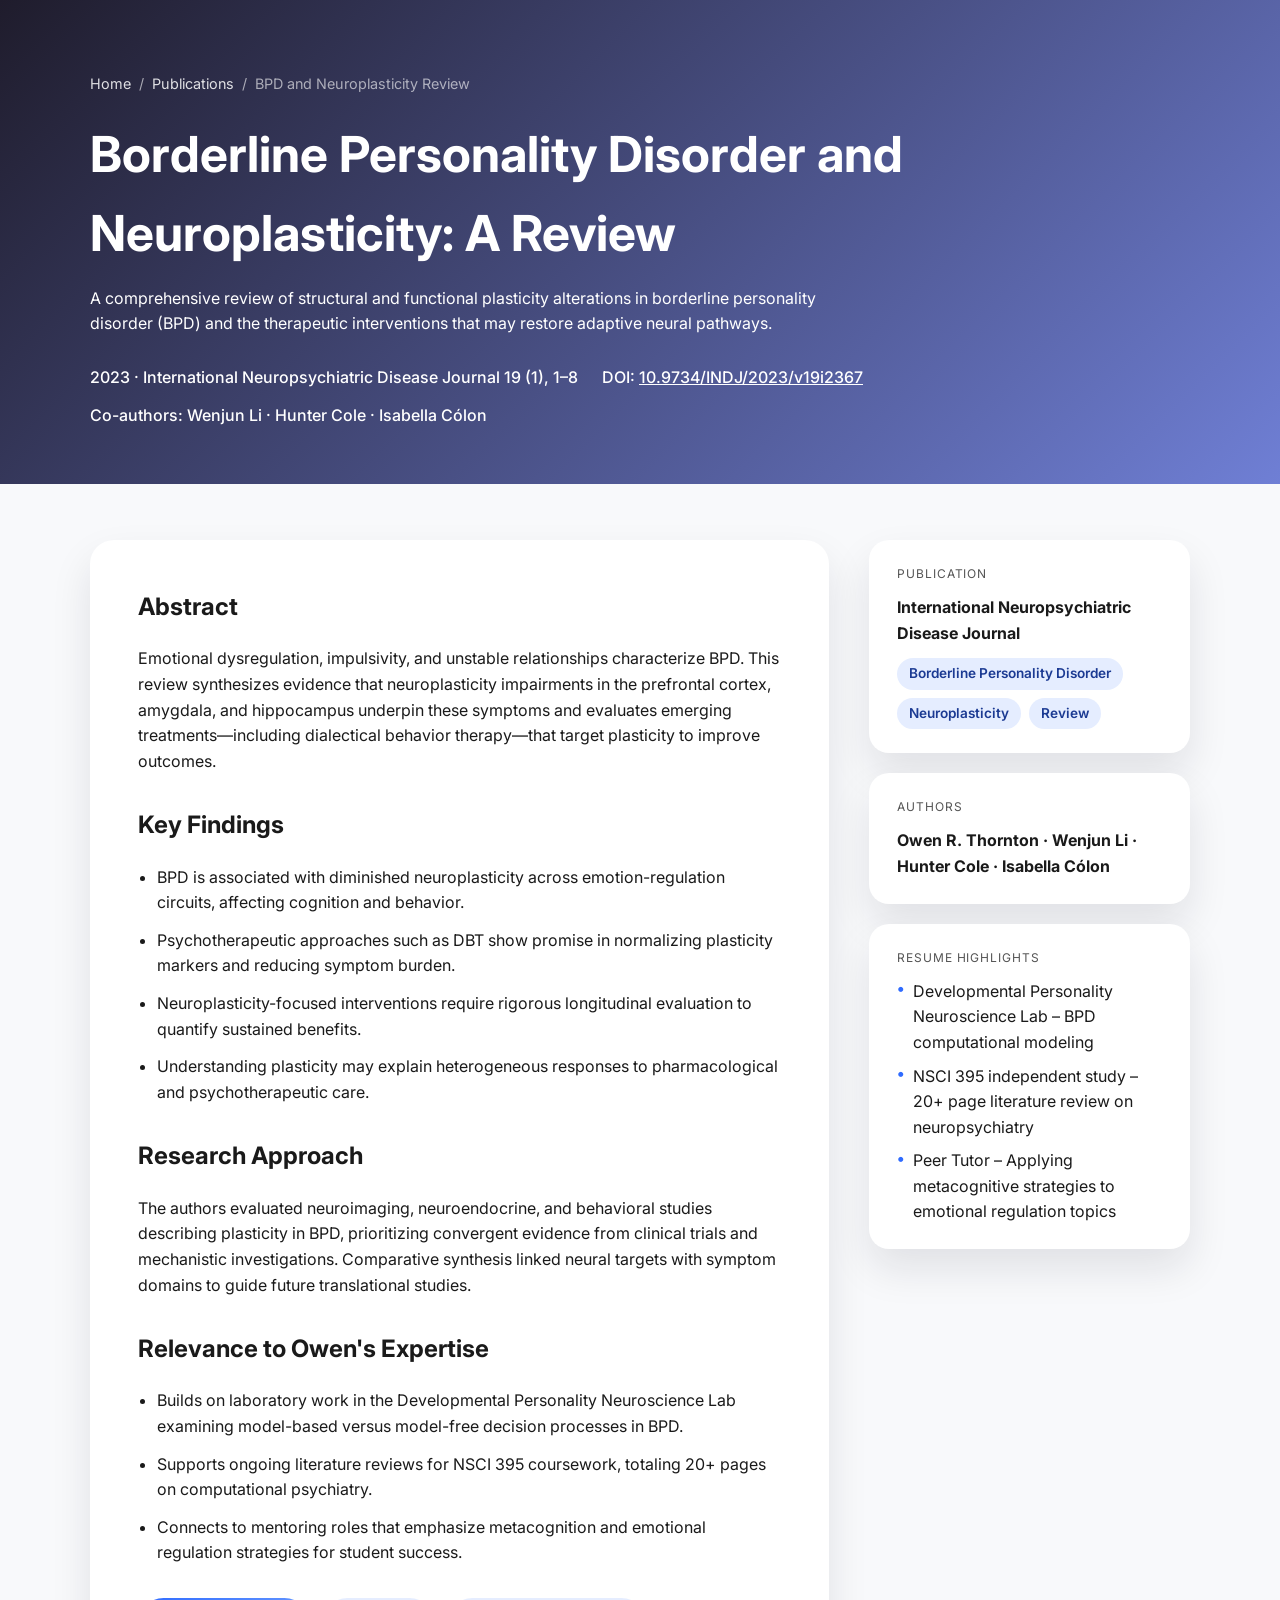
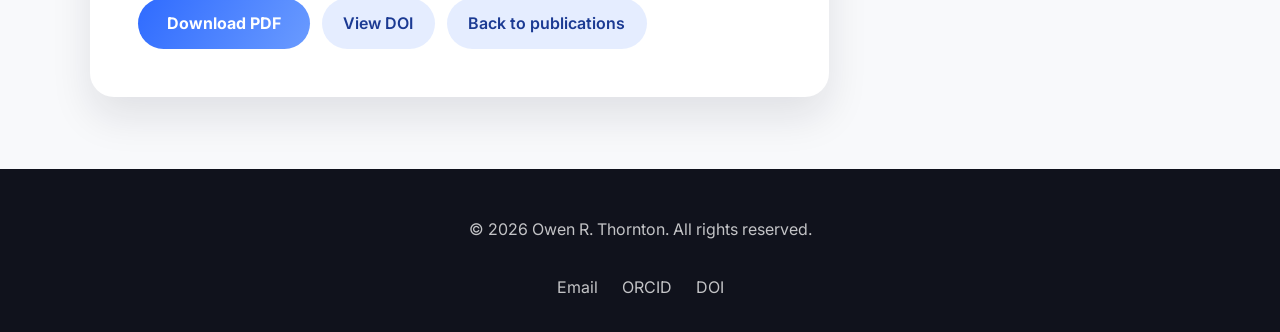
==== publications/borderline-personality-disorder-and-neuroplasticity.html @ 1bfcd7d9 "Expand portfolio with publication detail pages" ====
<!DOCTYPE html>
<html lang="en">
<head>
  <meta charset="UTF-8" />
  <meta name="viewport" content="width=device-width, initial-scale=1.0" />
  <title>Borderline Personality Disorder and Neuroplasticity | Owen R. Thornton</title>
  <link rel="preconnect" href="https://fonts.googleapis.com" />
  <link rel="preconnect" href="https://fonts.gstatic.com" crossorigin />
  <link href="https://fonts.googleapis.com/css2?family=Inter:wght@300;400;500;600;700&display=swap" rel="stylesheet" />
  <link rel="stylesheet" href="../styles.css" />
</head>
<body class="article-page">
  <header class="sub-hero">
    <div class="container">
      <nav class="breadcrumb" aria-label="Breadcrumb">
        <a href="../index.html">Home</a>
        <span aria-hidden="true">/</span>
        <a href="../index.html#publications-heading">Publications</a>
        <span aria-hidden="true">/</span>
        <span>BPD and Neuroplasticity Review</span>
      </nav>
      <h1>Borderline Personality Disorder and Neuroplasticity: A Review</h1>
      <p>
        A comprehensive review of structural and functional plasticity alterations in borderline personality disorder (BPD) and
        the therapeutic interventions that may restore adaptive neural pathways.
      </p>
      <div class="article-meta">
        <span>2023 · International Neuropsychiatric Disease Journal 19 (1), 1–8</span>
        <span>DOI: <a href="https://doi.org/10.9734/indj/2023/v19i2367" target="_blank" rel="noopener">10.9734/INDJ/2023/v19i2367</a></span>
        <span>Co-authors: Wenjun Li · Hunter Cole · Isabella Cólon</span>
      </div>
    </div>
  </header>

  <main class="article-main">
    <div class="container article-grid">
      <article class="article-body">
        <section>
          <h2>Abstract</h2>
          <p>
            Emotional dysregulation, impulsivity, and unstable relationships characterize BPD. This review synthesizes evidence
            that neuroplasticity impairments in the prefrontal cortex, amygdala, and hippocampus underpin these symptoms and
            evaluates emerging treatments—including dialectical behavior therapy—that target plasticity to improve outcomes.
          </p>
        </section>
        <section>
          <h2>Key Findings</h2>
          <ul>
            <li>BPD is associated with diminished neuroplasticity across emotion-regulation circuits, affecting cognition and behavior.</li>
            <li>Psychotherapeutic approaches such as DBT show promise in normalizing plasticity markers and reducing symptom burden.</li>
            <li>Neuroplasticity-focused interventions require rigorous longitudinal evaluation to quantify sustained benefits.</li>
            <li>Understanding plasticity may explain heterogeneous responses to pharmacological and psychotherapeutic care.</li>
          </ul>
        </section>
        <section>
          <h2>Research Approach</h2>
          <p>
            The authors evaluated neuroimaging, neuroendocrine, and behavioral studies describing plasticity in BPD, prioritizing
            convergent evidence from clinical trials and mechanistic investigations. Comparative synthesis linked neural targets
            with symptom domains to guide future translational studies.
          </p>
        </section>
        <section>
          <h2>Relevance to Owen's Expertise</h2>
          <ul>
            <li>Builds on laboratory work in the Developmental Personality Neuroscience Lab examining model-based versus model-free decision processes in BPD.</li>
            <li>Supports ongoing literature reviews for NSCI 395 coursework, totaling 20+ pages on computational psychiatry.</li>
            <li>Connects to mentoring roles that emphasize metacognition and emotional regulation strategies for student success.</li>
          </ul>
        </section>
        <div class="article-actions">
          <a class="button button--primary" href="https://journalindj.com/index.php/INDJ/article/download/367/730" target="_blank" rel="noopener">Download PDF</a>
          <a class="button button--ghost" href="https://doi.org/10.9734/indj/2023/v19i2367" target="_blank" rel="noopener">View DOI</a>
          <a class="button button--ghost" href="../index.html#publications-heading">Back to publications</a>
        </div>
      </article>
      <aside class="info-column">
        <div class="info-card">
          <p class="info-card__title">Publication</p>
          <p class="info-card__value">International Neuropsychiatric Disease Journal</p>
          <ul class="tag-list">
            <li>Borderline Personality Disorder</li>
            <li>Neuroplasticity</li>
            <li>Review</li>
          </ul>
        </div>
        <div class="info-card">
          <p class="info-card__title">Authors</p>
          <p class="info-card__value">Owen R. Thornton · Wenjun Li · Hunter Cole · Isabella Cólon</p>
        </div>
        <div class="info-card">
          <p class="info-card__title">Resume Highlights</p>
          <ul class="info-list">
            <li>Developmental Personality Neuroscience Lab – BPD computational modeling</li>
            <li>NSCI 395 independent study – 20+ page literature review on neuropsychiatry</li>
            <li>Peer Tutor – Applying metacognitive strategies to emotional regulation topics</li>
          </ul>
        </div>
      </aside>
    </div>
  </main>

  <footer class="footer">
    <div class="container footer__content">
      <p>&copy; <span id="current-year"></span> Owen R. Thornton. All rights reserved.</p>
      <ul class="footer__links">
        <li><a href="mailto:othornt@unc.edu">Email</a></li>
        <li><a href="https://orcid.org/0009-0005-6202-4280" target="_blank" rel="noopener">ORCID</a></li>
        <li><a href="https://doi.org/10.9734/indj/2023/v19i2367" target="_blank" rel="noopener">DOI</a></li>
      </ul>
    </div>
  </footer>

  <script src="../scripts.js"></script>
</body>
</html>
---- styles.css ----
:root {
  color-scheme: light dark;
  --bg: #f8f9fb;
  --bg-alt: #ffffff;
  --accent: #2f6bff;
  --text: #1a1a1a;
  --text-muted: #555;
  --border: rgba(0, 0, 0, 0.08);
  --shadow: 0 20px 40px rgba(15, 23, 42, 0.1);
}

* {
  box-sizing: border-box;
}

body {
  margin: 0;
  font-family: 'Inter', system-ui, -apple-system, BlinkMacSystemFont, 'Segoe UI', sans-serif;
  background: var(--bg);
  color: var(--text);
  line-height: 1.6;
}

a {
  color: inherit;
}

a:hover,
a:focus {
  color: var(--accent);
}

.container {
  width: min(1100px, 92vw);
  margin: 0 auto;
}

.hero {
  background: linear-gradient(135deg, #1f1c2c, #928dab);
  color: white;
  padding: 5rem 0 4rem;
}

.hero__content {
  display: flex;
  flex-direction: column;
  gap: 2.5rem;
}

.hero__tag {
  display: inline-block;
  background: rgba(255, 255, 255, 0.18);
  padding: 0.35rem 0.75rem;
  border-radius: 999px;
  font-weight: 500;
  letter-spacing: 0.04em;
  text-transform: uppercase;
  font-size: 0.75rem;
}

.hero h1 {
  font-size: clamp(2.5rem, 5vw, 3.5rem);
  margin: 0.35rem 0;
}

.hero__subtitle {
  margin: 0;
  font-size: 1.1rem;
  color: rgba(255, 255, 255, 0.85);
}

.hero__meta {
  display: flex;
  flex-wrap: wrap;
  align-items: center;
  gap: 0.75rem;
  margin-top: 1rem;
  font-weight: 500;
}

.hero__link {
  text-decoration: none;
}

.hero__divider {
  opacity: 0.6;
}

.metrics-card {
  background: rgba(255, 255, 255, 0.14);
  border-radius: 20px;
  padding: 1.75rem;
  width: min(320px, 100%);
  box-shadow: inset 0 1px 0 rgba(255, 255, 255, 0.25);
}

.metrics-card h2 {
  font-size: 1.15rem;
  margin-top: 0;
  margin-bottom: 1.5rem;
}

.metrics-card dl {
  display: grid;
  gap: 1.5rem;
  margin: 0;
}

.metrics-card dt {
  font-weight: 600;
  opacity: 0.8;
}

.metrics-card dd {
  margin: 0.25rem 0 0;
}

.metric {
  font-size: 2.25rem;
  font-weight: 700;
  display: block;
}

.metric__detail {
  display: block;
  opacity: 0.7;
  font-size: 0.9rem;
}

.section {
  padding: 3.5rem 0;
  background: var(--bg);
}

.section--alt {
  background: var(--bg-alt);
}

.section h2 {
  margin-top: 0;
  font-size: clamp(1.8rem, 4vw, 2.4rem);
}

.section__header {
  display: flex;
  flex-wrap: wrap;
  justify-content: space-between;
  gap: 1.5rem;
  align-items: center;
}

.section__subtitle {
  margin-top: 0.5rem;
  color: var(--text-muted);
}

.chip-list {
  list-style: none;
  padding: 0;
  margin: 2rem 0 0;
  display: flex;
  flex-wrap: wrap;
  gap: 0.75rem;
}

.chip {
  background: rgba(47, 107, 255, 0.12);
  color: #1b3a93;
  padding: 0.35rem 0.85rem;
  border-radius: 999px;
  font-weight: 600;
  letter-spacing: 0.01em;
}

.table-wrapper {
  overflow-x: auto;
  border-radius: 18px;
  box-shadow: var(--shadow);
  background: #fff;
}

#publications-table {
  width: 100%;
  border-collapse: collapse;
  min-width: 720px;
}

#publications-table th,
#publications-table td {
  padding: 1.2rem 1rem;
  text-align: left;
  border-bottom: 1px solid rgba(0, 0, 0, 0.06);
}

#publications-table th {
  background: rgba(47, 107, 255, 0.08);
  font-size: 0.9rem;
  text-transform: uppercase;
  letter-spacing: 0.05em;
}

#publications-table tbody tr:last-child td {
  border-bottom: none;
}

#publications-table tbody tr:hover {
  background: rgba(47, 107, 255, 0.05);
}

.search {
  position: relative;
  display: flex;
  flex-direction: column;
  gap: 0.35rem;
}

.search__label {
  font-size: 0.75rem;
  text-transform: uppercase;
  letter-spacing: 0.06em;
  color: var(--text-muted);
}

.search input {
  padding: 0.75rem 1rem;
  border-radius: 12px;
  border: 1px solid var(--border);
  font-size: 1rem;
  transition: border-color 0.2s ease, box-shadow 0.2s ease;
}

.search input:focus {
  outline: none;
  border-color: rgba(47, 107, 255, 0.6);
  box-shadow: 0 0 0 4px rgba(47, 107, 255, 0.15);
}

.intro {
  display: grid;
  gap: 2.5rem;
  align-items: start;
}

.intro__summary {
  max-width: 640px;
}

.intro__highlights {
  display: grid;
  gap: 1.5rem;
  grid-template-columns: repeat(auto-fit, minmax(240px, 1fr));
}

.highlight {
  background: var(--bg-alt);
  border-radius: 20px;
  padding: 1.75rem;
  box-shadow: var(--shadow);
}

.highlight h3 {
  margin-top: 0;
}

.experience-grid {
  display: grid;
  gap: 1.5rem;
  grid-template-columns: repeat(auto-fit, minmax(260px, 1fr));
}

.card {
  background: #fff;
  border-radius: 20px;
  padding: 1.75rem;
  box-shadow: var(--shadow);
  display: flex;
  flex-direction: column;
  gap: 0.75rem;
}

.card h3 {
  margin: 0;
}

.card__meta {
  margin: 0;
  font-weight: 600;
  color: var(--text-muted);
}

.dual-columns {
  display: grid;
  gap: 2.5rem;
  align-items: start;
  grid-template-columns: repeat(auto-fit, minmax(280px, 1fr));
}

.timeline {
  list-style: none;
  margin: 0;
  padding: 0;
  display: grid;
  gap: 1.75rem;
}

.timeline__meta {
  margin: 0.35rem 0;
  font-weight: 600;
  color: var(--text-muted);
}

.list {
  list-style: disc;
  padding-left: 1.25rem;
  margin: 0;
  display: grid;
  gap: 0.75rem;
}

.table-actions {
  display: flex;
  flex-wrap: wrap;
  gap: 0.5rem;
}

.button {
  background: white;
  color: #1c3d99;
  border-radius: 999px;
  padding: 0.8rem 1.8rem;
  font-weight: 700;
  text-decoration: none;
  transition: transform 0.2s ease, box-shadow 0.2s ease, background 0.2s ease;
  display: inline-flex;
  align-items: center;
  justify-content: center;
  border: none;
  cursor: pointer;
}

.button--ghost {
  background: rgba(47, 107, 255, 0.12);
  color: #1b3a93;
  padding: 0.55rem 1.35rem;
  font-weight: 600;
}

.button--ghost:hover,
.button--ghost:focus {
  background: rgba(47, 107, 255, 0.2);
  color: #1b3a93;
}

.article-page {
  background: var(--bg);
}

.sub-hero {
  background: linear-gradient(135deg, #1f1c2c, #6f7fd5);
  color: white;
  padding: 4.5rem 0 3.5rem;
}

.breadcrumb {
  display: flex;
  gap: 0.5rem;
  align-items: center;
  font-size: 0.9rem;
  margin-bottom: 1.25rem;
}

.breadcrumb a {
  color: rgba(255, 255, 255, 0.85);
  text-decoration: none;
}

.breadcrumb span {
  opacity: 0.6;
}

.sub-hero h1 {
  margin: 0;
  font-size: clamp(2.2rem, 4vw, 3.1rem);
}

.sub-hero p {
  margin: 0.75rem 0 0;
  max-width: 760px;
}

.article-meta {
  display: flex;
  flex-wrap: wrap;
  gap: 0.75rem 1.5rem;
  margin-top: 1.75rem;
  font-weight: 500;
}

.article-main {
  padding: 3.5rem 0 4.5rem;
}

.article-grid {
  display: grid;
  gap: 2.5rem;
  grid-template-columns: minmax(0, 1fr);
  align-items: start;
}

.article-body {
  background: #fff;
  border-radius: 24px;
  padding: 2.5rem;
  box-shadow: var(--shadow);
  display: grid;
  gap: 2rem;
}

.article-body h2 {
  margin-top: 0;
}

.article-body ul {
  list-style: disc;
  margin: 0;
  padding-left: 1.2rem;
  display: grid;
  gap: 0.75rem;
}

.article-body p {
  margin: 0;
}

.article-actions {
  display: flex;
  flex-wrap: wrap;
  gap: 0.75rem;
}

.info-column {
  display: grid;
  gap: 1.25rem;
}

.info-card {
  background: #fff;
  border-radius: 20px;
  padding: 1.5rem 1.75rem;
  box-shadow: var(--shadow);
  display: grid;
  gap: 0.75rem;
}

.info-card__title {
  margin: 0;
  font-size: 0.75rem;
  letter-spacing: 0.08em;
  text-transform: uppercase;
  color: var(--text-muted);
}

.info-card__value {
  margin: 0;
  font-weight: 700;
}

.tag-list {
  list-style: none;
  display: flex;
  flex-wrap: wrap;
  gap: 0.5rem;
  padding: 0;
  margin: 0;
}

.tag-list li {
  background: rgba(47, 107, 255, 0.12);
  color: #1b3a93;
  padding: 0.3rem 0.75rem;
  border-radius: 999px;
  font-weight: 600;
  font-size: 0.85rem;
}

.info-list {
  list-style: none;
  padding: 0;
  margin: 0;
  display: grid;
  gap: 0.5rem;
}

.info-list li {
  display: flex;
  gap: 0.5rem;
  align-items: flex-start;
}

.info-list li::before {
  content: "•";
  color: var(--accent);
  font-weight: 700;
  line-height: 1;
  margin-top: 0.1rem;
}

.button--primary {
  background: linear-gradient(120deg, #2f6bff, #6a9bff);
  color: white;
}

.button--primary:hover,
.button--primary:focus {
  box-shadow: 0 12px 24px rgba(47, 107, 255, 0.35);
  color: white;
}

.cta {
  background: linear-gradient(120deg, #2f6bff, #6a9bff);
  color: white;
  padding: 2.5rem;
  border-radius: 22px;
  display: flex;
  flex-direction: column;
  gap: 1.25rem;
  align-items: flex-start;
  box-shadow: var(--shadow);
}

.button:hover,
.button:focus {
  transform: translateY(-2px);
  box-shadow: 0 12px 24px rgba(0, 0, 0, 0.2);
}

.footer {
  background: #10121c;
  color: rgba(255, 255, 255, 0.75);
  padding: 2rem 0;
}

.footer__content {
  display: flex;
  flex-direction: column;
  gap: 1rem;
  align-items: center;
  text-align: center;
}

.footer__links {
  list-style: none;
  display: flex;
  gap: 1.5rem;
  padding: 0;
  margin: 0;
}

.footer__links a {
  color: inherit;
  text-decoration: none;
}

.footer__links a:hover,
.footer__links a:focus {
  color: white;
}

@media (min-width: 800px) {
  .article-grid {
    grid-template-columns: minmax(0, 2.3fr) minmax(260px, 1fr);
  }

  .article-body {
    padding: 3rem;
  }

  .hero__content {
    flex-direction: row;
    align-items: center;
    justify-content: space-between;
  }

  .metrics-card {
    flex-shrink: 0;
  }

  .cta {
    flex-direction: row;
    justify-content: space-between;
    align-items: center;
  }
}

@media (max-width: 640px) {
  #publications-table {
    min-width: 100%;
  }

  #publications-table th,
  #publications-table td {
    padding: 0.9rem 0.75rem;
  }

  .table-actions {
    flex-direction: column;
    align-items: flex-start;
  }
}
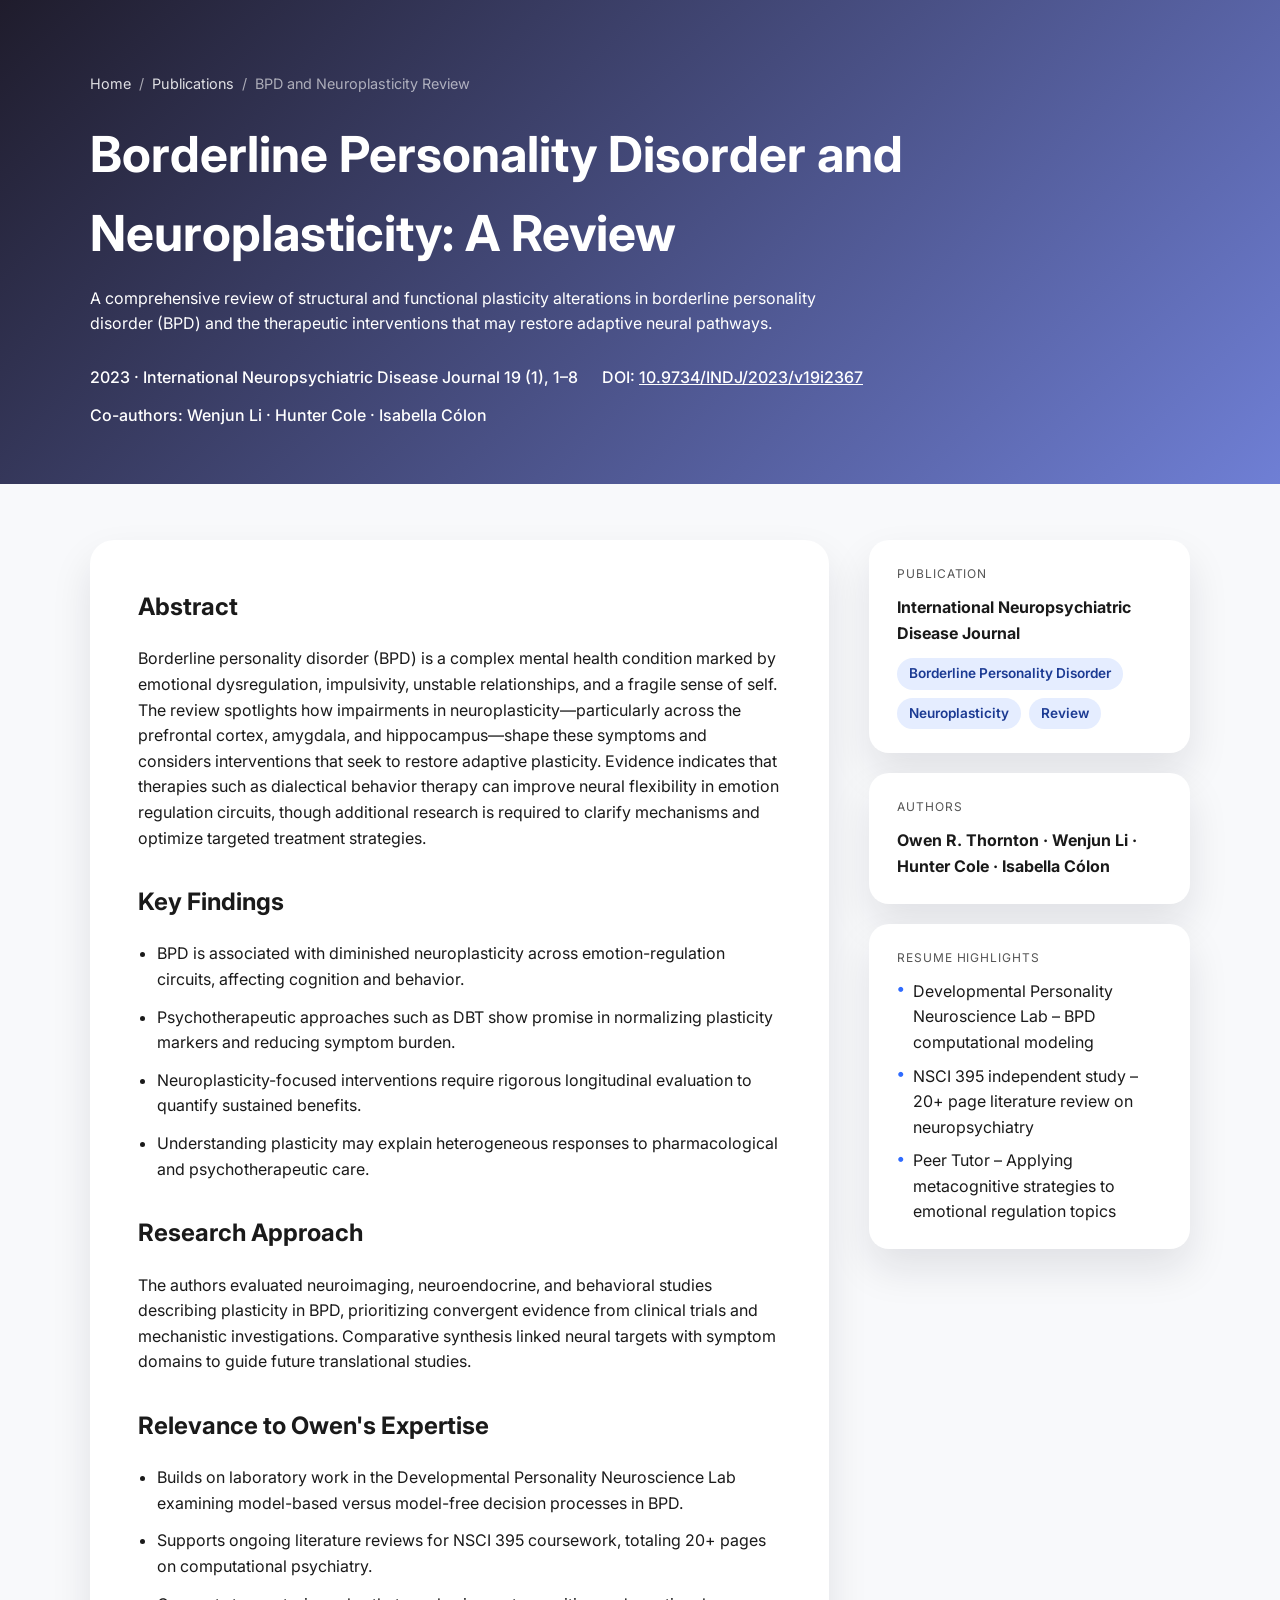
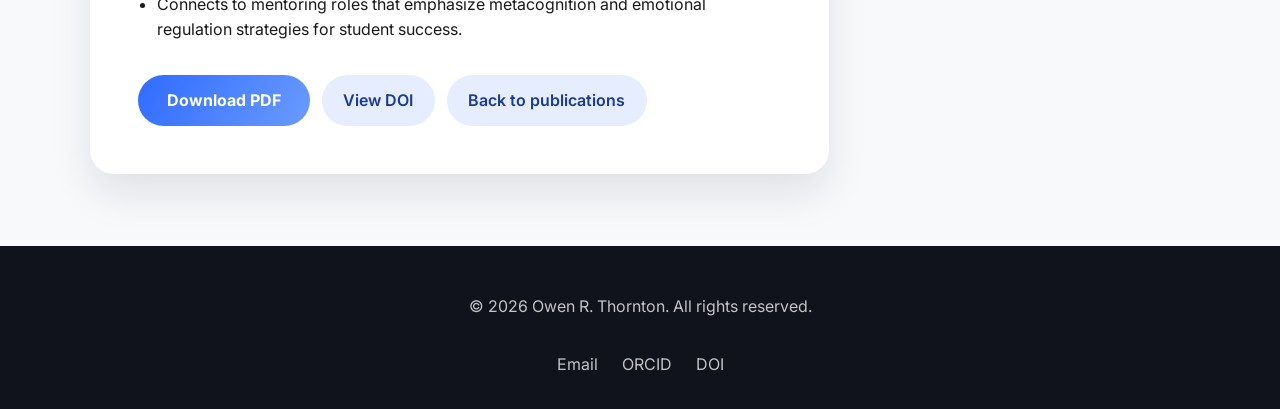
==== commit 6d07e5f5: "Refine publication abstracts and add hosting guide" ====
--- a/publications/borderline-personality-disorder-and-neuroplasticity.html
+++ b/publications/borderline-personality-disorder-and-neuroplasticity.html
@@ -38,9 +38,12 @@
         <section>
           <h2>Abstract</h2>
           <p>
-            Emotional dysregulation, impulsivity, and unstable relationships characterize BPD. This review synthesizes evidence
-            that neuroplasticity impairments in the prefrontal cortex, amygdala, and hippocampus underpin these symptoms and
-            evaluates emerging treatments—including dialectical behavior therapy—that target plasticity to improve outcomes.
+            Borderline personality disorder (BPD) is a complex mental health condition marked by emotional dysregulation,
+            impulsivity, unstable relationships, and a fragile sense of self. The review spotlights how impairments in
+            neuroplasticity—particularly across the prefrontal cortex, amygdala, and hippocampus—shape these symptoms and
+            considers interventions that seek to restore adaptive plasticity. Evidence indicates that therapies such as
+            dialectical behavior therapy can improve neural flexibility in emotion regulation circuits, though additional
+            research is required to clarify mechanisms and optimize targeted treatment strategies.
           </p>
         </section>
         <section>
